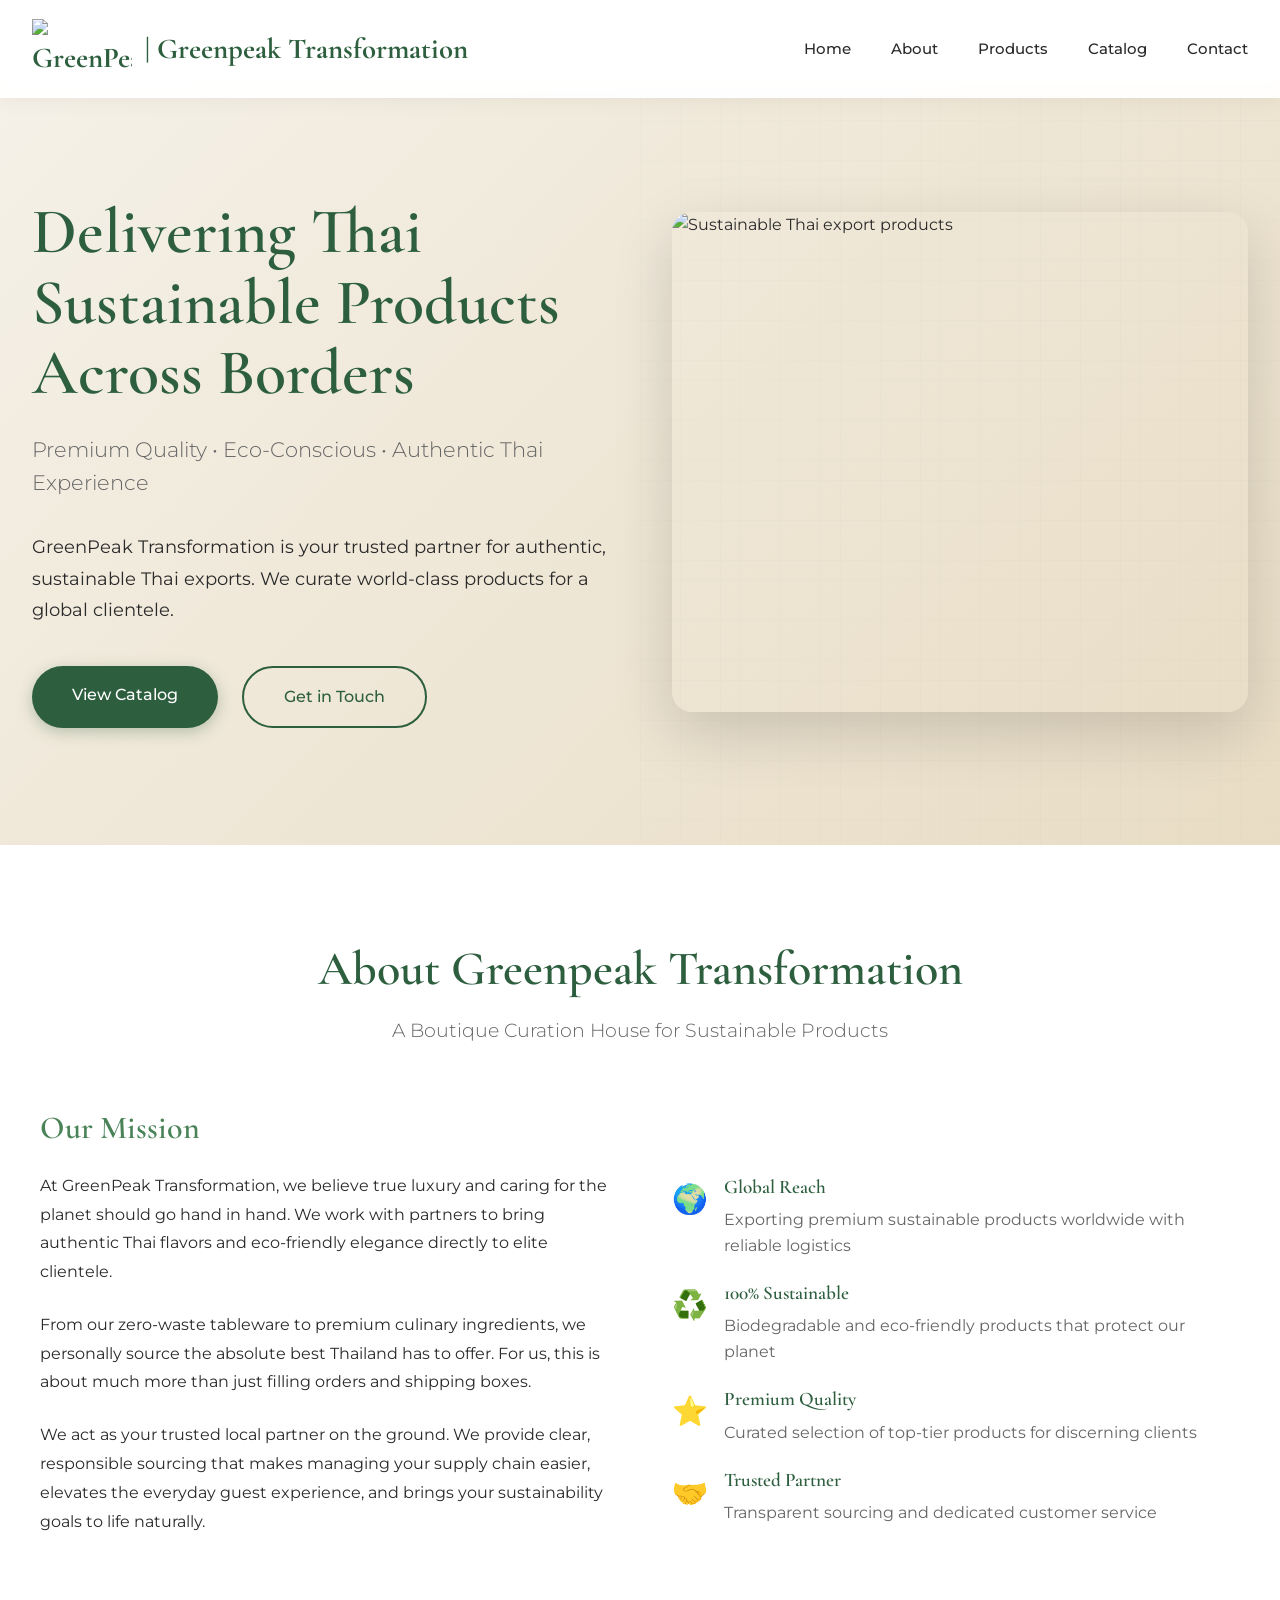
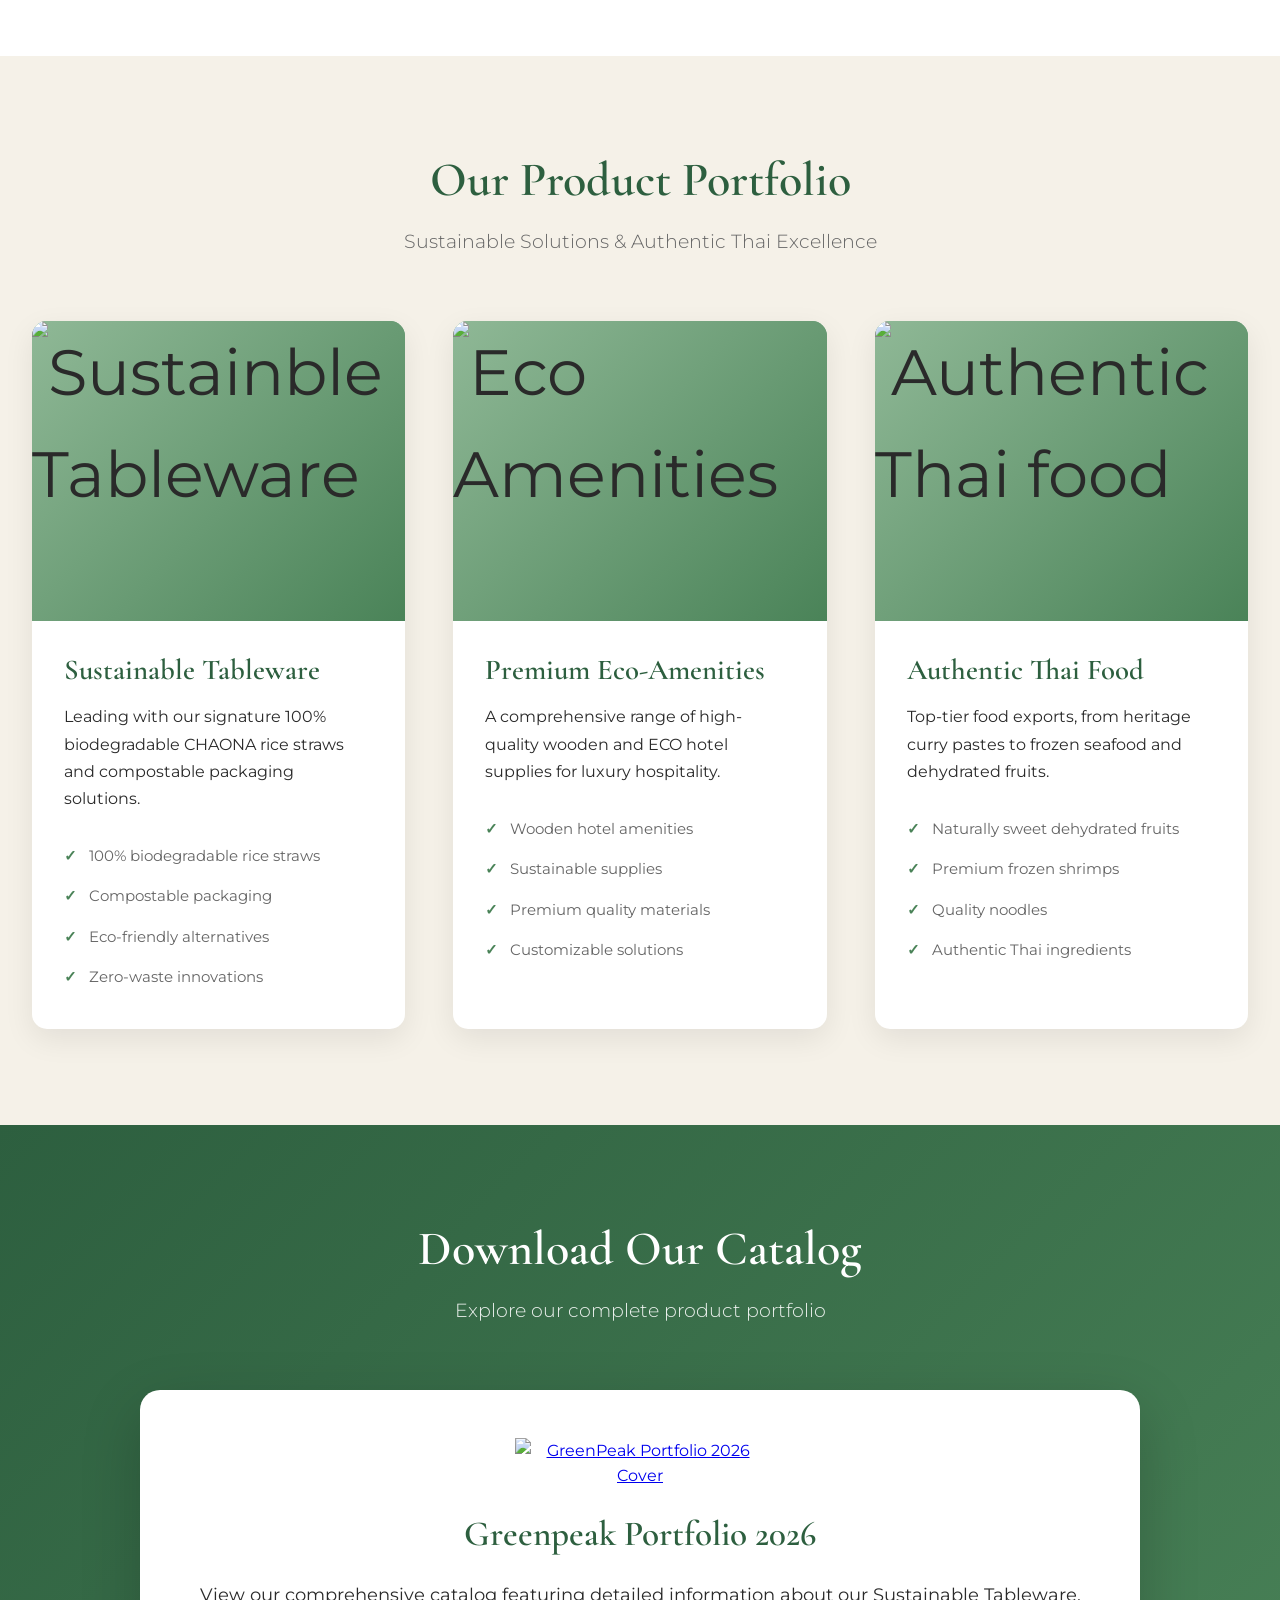
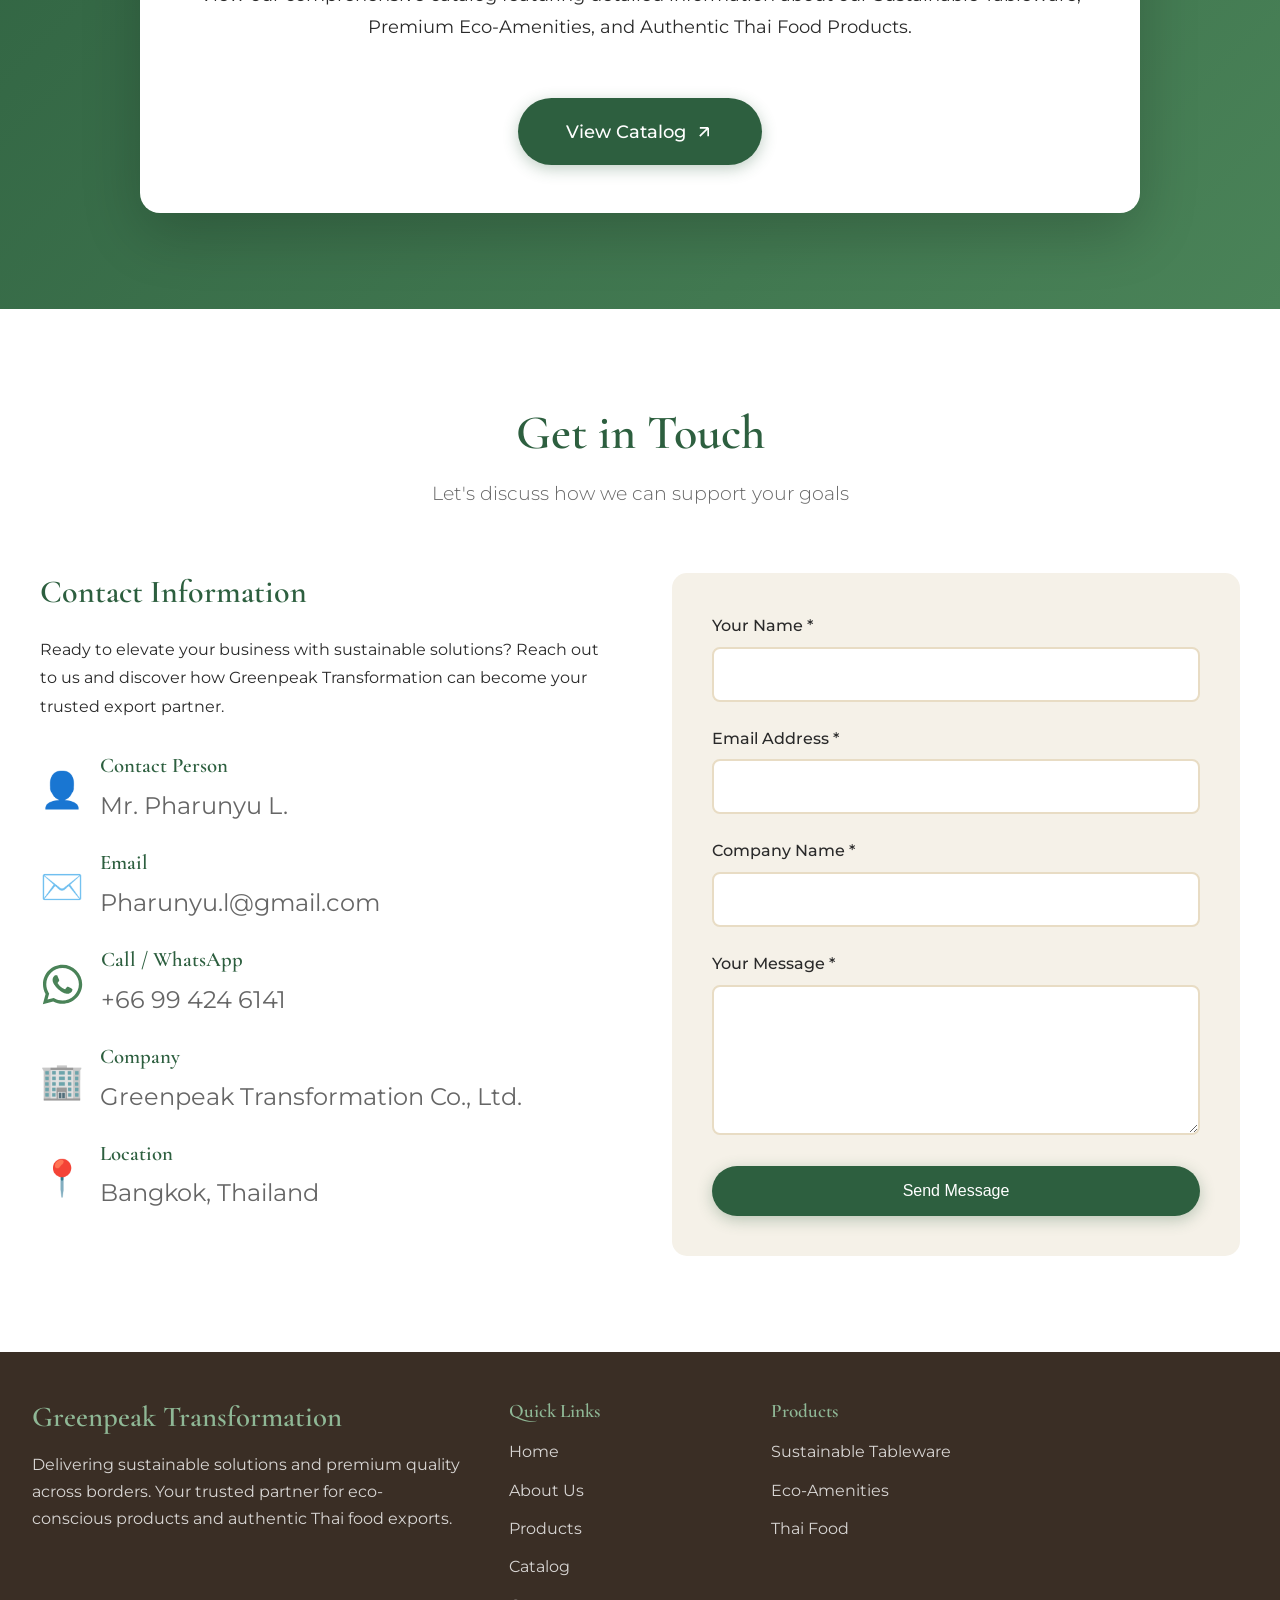
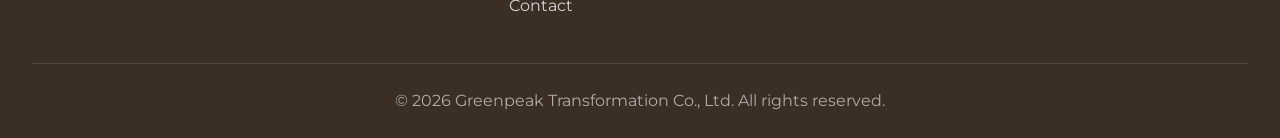
==== index.html @ 932a268e "Add files via upload" ====
<!DOCTYPE html>
<html lang="en">
<head>
    <meta charset="UTF-8">
    <meta name="viewport" content="width=device-width, initial-scale=1.0">
    <title>Greenpeak Transformation | Sustainable Export Solutions from Thailand</title>
    <meta name="description" content="Premium sustainable products and authentic Thai food exports. Specializing in biodegradable tableware, eco-amenities, and quality Thai food products for global hospitality.">
    <link rel="preconnect" href="https://fonts.googleapis.com">
    <link rel="preconnect" href="https://fonts.gstatic.com" crossorigin>
    <link href="https://fonts.googleapis.com/css2?family=Cormorant+Garamond:wght@300;400;600;700&family=Montserrat:wght@300;400;500;600&display=swap" rel="stylesheet">
    <style>
        * {
            margin: 0;
            padding: 0;
            box-sizing: border-box;
        }

        :root {
            --primary-green: #2d5f3f;
            --accent-green: #4a8358;
            --light-green: #8fb896;
            --cream: #f5f1e8;
            --beige: #e8dcc4;
            --dark-brown: #3a2e25;
            --text-dark: #2a2a2a;
            --text-light: #666666;
            --white: #ffffff;
        }

        body {
            font-family: 'Montserrat', sans-serif;
            color: var(--text-dark);
            line-height: 1.6;
            background: var(--white);
        }

        /* Creates space above sections when clicking navigation links */
        section {
            scroll-margin-top: 50px; /* Adjust this number if you want more or less space! */
        }

        h1, h2, h3, h4 {
            font-family: 'Cormorant Garamond', serif;
            font-weight: 600;
            line-height: 1.2;
        }

        /* Navigation */
        nav {
            position: fixed;
            top: 0;
            width: 100%;
            background: rgba(255, 255, 255, 0.95);
            backdrop-filter: blur(10px);
            z-index: 1000;
            box-shadow: 0 2px 20px rgba(0, 0, 0, 0.05);
            transition: all 0.3s ease;
        }

        nav.scrolled {
            box-shadow: 0 2px 30px rgba(0, 0, 0, 0.1);
        }

        .nav-container {
            max-width: 1400px;
            margin: 0 auto;
            padding: 1.2rem 2rem;
            display: flex;
            justify-content: space-between;
            align-items: center;
        }

        .logo {
            display: flex;
            align-items: center;
            gap: 0.8rem;
            font-family: 'Cormorant Garamond', serif;
            font-size: 1.8rem;
            font-weight: 700;
            color: var(--primary-green);
            text-decoration: none;
        }

        .logo-icon {
            width: 100px;
            height: 60px;
        }

        .nav-links {
            display: flex;
            gap: 2.5rem;
            list-style: none;
        }

        .nav-links a {
            color: var(--text-dark);
            text-decoration: none;
            font-weight: 500;
            font-size: 0.95rem;
            transition: color 0.3s ease;
            position: relative;
        }

        .nav-links a::after {
            content: '';
            position: absolute;
            bottom: -5px;
            left: 0;
            width: 0;
            height: 2px;
            background: var(--accent-green);
            transition: width 0.3s ease;
        }

        .nav-links a:hover {
            color: var(--accent-green);
        }

        .nav-links a:hover::after {
            width: 100%;
        }

        .mobile-menu-btn {
            display: none;
            background: none;
            border: none;
            font-size: 1.5rem;
            color: var(--primary-green);
            cursor: pointer;
        }

        /* Hero Section */
        .hero {
            margin-top: 80px;
            min-height: 85vh;
            background: linear-gradient(135deg, var(--cream) 0%, var(--beige) 100%);
            display: flex;
            align-items: center;
            position: relative;
            overflow: hidden;
        }
        .hero-img {
            width: 100%;             /* Stops the image from overflowing horizontally */
            height: 500px;           /* Keeps the height consistent with the left column */
            object-fit: cover;       /* Crops the image perfectly without squishing it */
            object-position: center; /* Keeps the focus on the middle of the photo */
            border-radius: 20px;     /* Brings back your clean, rounded corners */
            box-shadow: 0 20px 60px rgba(0, 0, 0, 0.15); /* Adds the soft shadow back */
            display: block;
        }
        
        .hero::before {
            content: '';
            position: absolute;
            top: 0;
            right: 0;
            width: 50%;
            height: 100%;
            background: url('data:image/svg+xml,<svg width="100" height="100" xmlns="http://www.w3.org/2000/svg"><defs><pattern id="grid" width="40" height="40" patternUnits="userSpaceOnUse"><path d="M 40 0 L 0 0 0 40" fill="none" stroke="rgba(45,95,63,0.05)" stroke-width="1"/></pattern></defs><rect width="100" height="100" fill="url(%23grid)"/></svg>');
            opacity: 0.5;
        }

        .hero-container {
            max-width: 1400px;
            margin: 0 auto;
            padding: 4rem 2rem;
            display: grid;
            grid-template-columns: 1fr 1fr;
            gap: 4rem;
            align-items: center;
            position: relative;
            z-index: 1;
        }

        .hero-content h1 {
            font-size: 4rem;
            color: var(--primary-green);
            margin-bottom: 1.5rem;
            line-height: 1.1;
        }

        .hero-subtitle {
            font-size: 1.3rem;
            color: var(--text-light);
            margin-bottom: 2rem;
            font-weight: 300;
        }

        .hero-description {
            font-size: 1.1rem;
            color: var(--text-dark);
            margin-bottom: 2.5rem;
            line-height: 1.8;
        }

        .cta-buttons {
            display: flex;
            gap: 1.5rem;
            flex-wrap: wrap;
        }

        .btn {
            padding: 1rem 2.5rem;
            font-size: 1rem;
            font-weight: 500;
            border: none;
            border-radius: 50px;
            cursor: pointer;
            text-decoration: none;
            display: inline-block;
            transition: all 0.3s ease;
        }

        .btn-primary {
            background: var(--primary-green);
            color: var(--white);
            box-shadow: 0 4px 15px rgba(45, 95, 63, 0.3);
        }

        .btn-primary:hover {
            background: var(--accent-green);
            transform: translateY(-2px);
            box-shadow: 0 6px 20px rgba(45, 95, 63, 0.4);
        }

        .btn-secondary {
            background: transparent;
            color: var(--primary-green);
            border: 2px solid var(--primary-green);
        }

        .btn-secondary:hover {
            background: var(--primary-green);
            color: var(--white);
        }

        .hero-image {
            position: relative;
            display: flex;
            justify-content: center;
            align-items: center;
        }

        .hero-image-placeholder {
            width: 100%;
            height: 500px;
            background: linear-gradient(135deg, var(--light-green) 0%, var(--accent-green) 100%);
            border-radius: 20px;
            display: flex;
            align-items: center;
            justify-content: center;
            box-shadow: 0 20px 60px rgba(0, 0, 0, 0.15);
            position: relative;
            overflow: hidden;
        }

        .hero-image-placeholder::before {
            content: '🌱';
            font-size: 8rem;
            opacity: 0.3;
        }

        /* About Section */
        .about {
            padding: 6rem 2rem;
            background: var(--white);
        }

        .about-container {
            max-width: 1200px;
            margin: 0 auto;
        }

        .section-title {
            text-align: center;
            font-size: 3rem;
            color: var(--primary-green);
            margin-bottom: 1rem;
        }

        .section-subtitle {
            text-align: center;
            font-size: 1.2rem;
            color: var(--text-light);
            margin-bottom: 4rem;
            font-weight: 300;
        }

        .about-content {
            display: grid;
            grid-template-columns: 1fr 1fr;
            gap: 4rem;
            align-items: center;
        }

        .about-text h3 {
            font-size: 2rem;
            color: var(--accent-green);
            margin-bottom: 1.5rem;
        }

        .about-text p {
            color: var(--text-dark);
            margin-bottom: 1.5rem;
            line-height: 1.8;
        }

        .about-highlights {
            display: grid;
            gap: 1.5rem;
            margin-top: 2rem;
        }

        .highlight-item {
            display: flex;
            align-items: flex-start;
            gap: 1rem;
        }

        .highlight-icon {
            font-size: 1.8rem;
            flex-shrink: 0;
        }

        .highlight-text h4 {
            font-size: 1.2rem;
            color: var(--primary-green);
            margin-bottom: 0.5rem;
        }

        .highlight-text p {
            margin: 0;
            color: var(--text-light);
        }

        /* Products Section */
        .products {
            padding: 6rem 2rem;
            background: var(--cream);
        }

        .products-container {
            max-width: 1400px;
            margin: 0 auto;
        }

        .products-grid {
            display: grid;
            grid-template-columns: repeat(3, 1fr);
            gap: 3rem;
            margin-top: 3rem;
        }

        .product-card {
            background: var(--white);
            border-radius: 15px;
            overflow: hidden;
            box-shadow: 0 10px 30px rgba(0, 0, 0, 0.08);
            transition: all 0.3s ease;
        }

        .product-card:hover {
            transform: translateY(-10px);
            box-shadow: 0 15px 40px rgba(0, 0, 0, 0.12);
        }

        .product-image {
            width: 100%;
            height: 300px;
            background: linear-gradient(135deg, var(--light-green) 0%, var(--accent-green) 100%);
            display: flex;
            align-items: center;
            justify-content: center;
            font-size: 4rem;
            object-fit: cover;
        }

        .product-content {
            padding: 2rem;
        }

        .product-content h3 {
            font-size: 1.8rem;
            color: var(--primary-green);
            margin-bottom: 1rem;
        }

        .product-content p {
            color: var(--text-dark);
            line-height: 1.7;
            margin-bottom: 1.5rem;
        }

        .product-features {
            list-style: none;
            margin-top: 1rem;
        }

        .product-features li {
            padding: 0.5rem 0;
            color: var(--text-light);
            font-size: 0.95rem;
        }

        .product-features li::before {
            content: '✓ ';
            color: var(--accent-green);
            font-weight: bold;
            margin-right: 0.5rem;
        }

        /* Catalog Section */
        .catalog {
            padding: 6rem 2rem;
            background: linear-gradient(135deg, var(--primary-green) 0%, var(--accent-green) 100%);
            color: var(--white);
        }

        .catalog-container {
            max-width: 1000px;
            margin: 0 auto;
        }

        .catalog .section-title {
            color: var(--white);
        }

        .catalog .section-subtitle {
            color: rgba(255, 255, 255, 0.9);
        }

        .catalog-content {
            margin-top: 3rem;
        }

        .catalog-card {
            background: var(--white);
            color: var(--text-dark);
            padding: 3rem;
            border-radius: 20px;
            text-align: center;
            box-shadow: 0 20px 60px rgba(0, 0, 0, 0.2);
        }

        .catalog-icon {
            margin-bottom: 1.5rem;
            display: flex;
            justify-content: center;
            align-items: center;
        }

        .catalog-icon-img {
            width: 250px; /* You can increase or decrease this number to adjust the size perfectly! */
            height: auto;
            display: block;
            object-fit: contain;
        }

        .catalog-card h3 {
            font-size: 2.2rem;
            color: var(--primary-green);
            margin-bottom: 1.5rem;
        }

        .catalog-card p {
            font-size: 1.1rem;
            line-height: 1.8;
            color: var(--text-dark);
            margin-bottom: 2rem;
        }

        .catalog-features {
            list-style: none;
            margin: 2rem 0;
            display: grid;
            grid-template-columns: repeat(2, 1fr);
            gap: 1rem;
            text-align: left;
        }

        .catalog-features li {
            padding: 0.8rem 1rem;
            color: var(--text-dark);
            font-size: 0.95rem;
            background: var(--cream);
            border-radius: 8px;
        }

        .catalog-features li::before {
            content: '✓ ';
            color: var(--accent-green);
            font-weight: bold;
            margin-right: 0.5rem;
        }

        .catalog-btn {
            margin-top: 1.5rem;
            font-size: 1.1rem;
            padding: 1.2rem 3rem;
            display: inline-flex;
            align-items: center;
        }

        .catalog-btn:hover {
            transform: translateY(-3px);
        }
        /* Makes the clickable catalog cover look interactive */
        .catalog-cover-link {
          display: block;
         transition: transform 0.3s ease, box-shadow 0.3s ease;
         border-radius: 8px; /* Adjust this if your cover image has rounded corners */
        }

/* Lifts the image slightly when the user hovers over it */
        .catalog-cover-link:hover {
            transform: translateY(-5px);
            box-shadow: 0 15px 30px rgba(0, 0, 0, 0.15);
        }

        /* Contact Section */
        .contact {
            padding: 6rem 2rem;
            background: var(--white);
        }

        .contact-container {
            max-width: 1200px;
            margin: 0 auto;
        }

        .contact-content {
            display: grid;
            grid-template-columns: 1fr 1fr;
            gap: 4rem;
            margin-top: 3rem;
        }

        .contact-info h3 {
            font-size: 2rem;
            color: var(--primary-green);
            margin-bottom: 1.5rem;
        }

        .contact-info p {
            color: var(--text-dark);
            margin-bottom: 2rem;
            line-height: 1.8;
        }

        .contact-details {
            display: grid;
            gap: 1.5rem;
        }

        .contact-item {
            display: flex;
            align-items: center;
            gap: 1rem;
        }

        .contact-icon {
            font-size: 2.2rem; /* Increased from 1.5rem */
            color: var(--accent-green);
            display: flex;
            align-items: center;
            justify-content: center;
        }
        
        /* Ensures the WhatsApp SVG icon matches the larger size */
        .contact-icon svg {
            width: 45px; 
            height: 45px;
        }
        
        /* 2. Increases the size of the headers (e.g., "Contact Person") */
        .contact-text h4 {
            font-size: 1.3rem; /* Increased from 1.1rem */
            color: var(--primary-green);
            margin-bottom: 0.3rem;
        }
        
        /* 3. Increases the size of the contact details (e.g., "+66 99...") */
        .contact-text p, 
        .contact-text p a {
            font-size: 1.5rem; /* Explicitly forces the text to be larger */
            margin: 0;
            color: var(--text-light);
        }
        .contact-link {
            color: var(--text-light);    /* Keeps the text the same gray color as before */
            text-decoration: none;       /* Removes the default blue underline */
            transition: color 0.3s ease; /* Makes the color change smooth */
        }
        
        .contact-link:hover {
            color: var(--accent-green);  /* Turns green when the user hovers their mouse over it */
        }
        
        .contact-form {
            background: var(--cream);
            padding: 2.5rem;
            border-radius: 15px;
        }

        .form-group {
            margin-bottom: 1.5rem;
        }

        .form-group label {
            display: block;
            margin-bottom: 0.5rem;
            color: var(--text-dark);
            font-weight: 500;
        }

        .form-group input,
        .form-group textarea {
            width: 100%;
            padding: 1rem;
            border: 2px solid var(--beige);
            border-radius: 8px;
            font-family: 'Montserrat', sans-serif;
            font-size: 1rem;
            transition: border-color 0.3s ease;
            background: var(--white);
        }

        .form-group input:focus,
        .form-group textarea:focus {
            outline: none;
            border-color: var(--accent-green);
        }

        .form-group textarea {
            min-height: 150px;
            resize: vertical;
        }

        .form-submit {
            width: 100%;
        }

        /* Footer */
        footer {
            background: var(--dark-brown);
            color: var(--white);
            padding: 3rem 2rem 1.5rem;
        }

        .footer-container {
            max-width: 1400px;
            margin: 0 auto;
            display: grid;
            grid-template-columns: 2fr 1fr 1fr 1fr;
            gap: 3rem;
            margin-bottom: 2rem;
        }

        .footer-about h3 {
            font-size: 1.8rem;
            margin-bottom: 1rem;
            color: var(--light-green);
        }

        .footer-about p {
            color: rgba(255, 255, 255, 0.8);
            line-height: 1.7;
        }

        .footer-section h4 {
            font-size: 1.2rem;
            margin-bottom: 1rem;
            color: var(--light-green);
        }

        .footer-links {
            list-style: none;
        }

        .footer-links li {
            margin-bottom: 0.8rem;
        }

        .footer-links a {
            color: rgba(255, 255, 255, 0.8);
            text-decoration: none;
            transition: color 0.3s ease;
        }

        .footer-links a:hover {
            color: var(--light-green);
        }

        .footer-bottom {
            border-top: 1px solid rgba(255, 255, 255, 0.1);
            padding-top: 1.5rem;
            text-align: center;
            color: rgba(255, 255, 255, 0.6);
        }

        /* Responsive Design */
        @media (max-width: 968px) {
            .nav-links {
                display: none;
            }

            .mobile-menu-btn {
                display: block;
            }

            .hero-container {
                grid-template-columns: 1fr;
                text-align: center;
            }

            .hero-content h1 {
                font-size: 3rem;
            }

            .cta-buttons {
                justify-content: center;
            }

            .about-content {
                grid-template-columns: 1fr;
            }

            .products-grid {
                grid-template-columns: 1fr;
            }

            .contact-content {
                grid-template-columns: 1fr;
            }

            .catalog-features {
                grid-template-columns: 1fr;
            }

            .footer-container {
                max-width: 1400px;
                margin: 0 auto;
                display: grid;
                /* We removed one '1fr' so it now perfectly fits your 3 remaining sections! */
                grid-template-columns: 2fr 1fr 1fr; 
                gap: 3rem;
                margin-bottom: 2rem;
            }
        }

        @media (max-width: 576px) {
            .hero-content h1 {
                font-size: 2.5rem;
            }

            .section-title {
                font-size: 2.5rem;
            }

            .cta-buttons {
                flex-direction: column;
            }

            .btn {
                width: 100%;
            }
        }

        /* Scroll animations */
        .fade-in {
            opacity: 0;
            transform: translateY(30px);
            transition: opacity 0.6s ease, transform 0.6s ease;
        }

        .fade-in.visible {
            opacity: 1;
            transform: translateY(0);
        }
    </style>
</head>
<body>
    <!-- Navigation -->
    <nav id="navbar">
        <div class="nav-container">
            <a href="#home" class="logo">
                <img src="images/greenpeak_logo.png" alt="GreenPeak Logo" class="logo-icon">
                

                <span> | Greenpeak Transformation</span>
            </a>
            <ul class="nav-links">
                <li><a href="#home">Home</a></li>
                <li><a href="#about">About</a></li>
                <li><a href="#products">Products</a></li>
                <li><a href="#catalog">Catalog</a></li>
                <li><a href="#contact">Contact</a></li>
            </ul>
            <button class="mobile-menu-btn">☰</button>
        </div>
    </nav>

    <!-- Hero Section -->
    <section id="home" class="hero">
        <div class="hero-container">
            <div class="hero-content">
                <h1>Delivering Thai Sustainable Products Across Borders</h1>
                <p class="hero-subtitle">Premium Quality • Eco-Conscious • Authentic Thai Experience</p>
                <p class="hero-description">
                    GreenPeak Transformation is your trusted partner for authentic, sustainable Thai exports. We curate world-class products for a global clientele.
                </p>
                <div class="cta-buttons">
                    <!-- <a href="#products" class="btn btn-primary">Explore Products</a> -->
                    <a href="https://drive.google.com/drive/folders/1KUfyS1FaDUBMNDopH8Ld27TAT8iq9jE5?usp=sharing" target="_blank" class="btn btn-primary">View Catalog</a>
                    <a href="#contact" class="btn btn-secondary">Get in Touch</a>
                </div>
            </div>
            <div class="hero-image">
                <img src="images/heroimage.jpg" alt="Sustainable Thai export products" class="hero-img">
            </div>
        </div>
    </section>

    <!-- About Section -->
    <section id="about" class="about">
        <div class="about-container">
            <h2 class="section-title fade-in">About Greenpeak Transformation</h2>
            <p class="section-subtitle fade-in">A Boutique Curation House for Sustainable Products</p>
            <div class="about-content">
                <div class="about-text fade-in">
                    <h3>Our Mission</h3>
                    <p>
                        At GreenPeak Transformation, we believe true luxury and caring for the planet should go hand in hand. We work with partners to bring authentic Thai flavors and eco-friendly elegance directly to elite clientele.
                    </p>
                    <p>
                        From our zero-waste tableware to premium culinary ingredients, we personally source the absolute best Thailand has to offer. For us, this is about much more than just filling orders and shipping boxes.
                    </p>
                    <p>
                        We act as your trusted local partner on the ground. We provide clear, responsible sourcing that makes managing your supply chain easier, elevates the everyday guest experience, and brings your sustainability goals to life naturally.
                    </p>
                </div>
                <div class="about-highlights fade-in">
                    <div class="highlight-item">
                        <div class="highlight-icon">🌍</div>
                        <div class="highlight-text">
                            <h4>Global Reach</h4>
                            <p>Exporting premium sustainable products worldwide with reliable logistics</p>
                        </div>
                    </div>
                    <div class="highlight-item">
                        <div class="highlight-icon">♻️</div>
                        <div class="highlight-text">
                            <h4>100% Sustainable</h4>
                            <p>Biodegradable and eco-friendly products that protect our planet</p>
                        </div>
                    </div>
                    <div class="highlight-item">
                        <div class="highlight-icon">⭐</div>
                        <div class="highlight-text">
                            <h4>Premium Quality</h4>
                            <p>Curated selection of top-tier products for discerning clients</p>
                        </div>
                    </div>
                    <div class="highlight-item">
                        <div class="highlight-icon">🤝</div>
                        <div class="highlight-text">
                            <h4>Trusted Partner</h4>
                            <p>Transparent sourcing and dedicated customer service</p>
                        </div>
                    </div>
                </div>
            </div>
        </div>
    </section>

    <!-- Products Section -->
    <section id="products" class="products">
        <div class="products-container">
            <h2 class="section-title fade-in">Our Product Portfolio</h2>
            <p class="section-subtitle fade-in">Sustainable Solutions & Authentic Thai Excellence</p>
            <div class="products-grid">
                <div class="product-card fade-in">
                    <div class="product-image">
                        <img src="images/SustainableTableware.png" alt="Sustainble Tableware" class="product-image">
                    </div>
                    <div class="product-content">
                        <h3>Sustainable Tableware</h3>
                        <p>Leading with our signature 100% biodegradable CHAONA rice straws and compostable packaging solutions.</p>
                        <ul class="product-features">
                            <li>100% biodegradable rice straws</li>
                            <li>Compostable packaging</li>
                            <li>Eco-friendly alternatives</li>
                            <li>Zero-waste innovations</li>
                        </ul>
                    </div>
                </div>
                <div class="product-card fade-in">
                    <div class="product-image">
                        <img src="images/EcoAmenities.png" alt="Eco Amenities" class="product-image">
                    </div>
                    <div class="product-content">
                        <h3>Premium Eco-Amenities</h3>
                        <p>A comprehensive range of high-quality wooden and ECO hotel supplies for luxury hospitality.</p>
                        <ul class="product-features">
                            <li>Wooden hotel amenities</li>
                            <li>Sustainable supplies</li>
                            <li>Premium quality materials</li>
                            <li>Customizable solutions</li>
                        </ul>
                    </div>
                </div>
                <div class="product-card fade-in">
                    <div class="product-image">
                        <img src="images/AuthenticThaiFood.png" alt="Authentic Thai food" class="product-image">
                    </div>
                    <div class="product-content">
                        <h3>Authentic Thai Food</h3>
                        <p>Top-tier food exports, from heritage curry pastes to frozen seafood and dehydrated fruits.</p>
                        <ul class="product-features">
                            <li>Naturally sweet dehydrated fruits</li>
                            <li>Premium frozen shrimps</li>
                            <li>Quality noodles</li>
                            <li>Authentic Thai ingredients</li>
                        </ul>
                    </div>
                </div>
            </div>
        </div>
    </section>

    <!-- Catalog Section -->
    <section id="catalog" class="catalog">
        <div class="catalog-container">
            <h2 class="section-title fade-in">Download Our Catalog</h2>
            <p class="section-subtitle fade-in">Explore our complete product portfolio</p>
            <div class="catalog-content fade-in">
                <div class="catalog-card">
                    <div class="catalog-icon">
                        <a href="https://drive.google.com/drive/folders/1KUfyS1FaDUBMNDopH8Ld27TAT8iq9jE5?usp=sharing" target="_blank" class="catalog-cover-link">
                            <img src="images/GreenpeakCatalogCover.png" alt="GreenPeak Portfolio 2026 Cover" class="catalog-icon-img">
                        </a>        
                     </div>
                    <h3>Greenpeak Portfolio 2026</h3>
                    <p>View our comprehensive catalog featuring detailed information about our Sustainable Tableware, Premium Eco-Amenities, and Authentic Thai Food Products.</p>
                    <!-- <ul class="catalog-features">
                        <li>Complete product specifications</li>
                        <li>High-quality product images</li>
                        <li>Certifications and standards</li>
                        <li>Export information</li>
                    </ul> -->
                    <a href="https://drive.google.com/drive/folders/1KUfyS1FaDUBMNDopH8Ld27TAT8iq9jE5?usp=sharing" target="_blank" class="btn btn-primary catalog-btn">
                        View Catalog
                        <svg width="20" height="20" viewBox="0 0 24 24" fill="none" stroke="currentColor" stroke-width="2" style="margin-left: 8px; vertical-align: middle;">
                            <path d="M7 17L17 7M17 7H7M17 7V17"/>
                        </svg>
                    </a>
                </div>
            </div>
        </div>
    </section>

    <!-- Contact Section -->
    <section id="contact" class="contact">
        <div class="contact-container">
            <h2 class="section-title fade-in">Get in Touch</h2>
            <p class="section-subtitle fade-in">Let's discuss how we can support your goals</p>
            <div class="contact-content">
                <div class="contact-info fade-in">
                    <h3>Contact Information</h3>
                    <p>Ready to elevate your business with sustainable solutions? Reach out to us and discover how Greenpeak Transformation can become your trusted export partner.</p>
                    <div class="contact-details">
                        <div class="contact-item">
                            <div class="contact-icon">👤</div>
                            <div class="contact-text">
                                <h4>Contact Person</h4>
                                <p>Mr. Pharunyu L.</p>
                            </div>
                        </div>
                        <div class="contact-item">
                            <a href="mailto:Pharunyu.l@gmail.com" class="contact-link icon-link" title="Email us">
                                <div class="contact-icon">✉️</div>
                            </a>
                            <div class="contact-text">
                                <h4>Email</h4>
                                <p><a href="mailto:Pharunyu.l@gmail.com" class="contact-link">Pharunyu.l@gmail.com</a></p>
                            </div>
                        </div>
                        <div class="contact-item">
                            <a href="tel:+66994246141" class="contact-link icon-link" title="Call or WhatsApp us">
                                <div class="contact-icon">
                                    <svg width="30" height="30" viewBox="0 0 448 512" fill="currentColor">
                                        <path d="M380.9 97.1C339 55.1 283.2 32 223.9 32c-122.4 0-222 99.6-222 222 0 39.1 10.2 77.3 29.6 111L0 480l117.7-30.9c32.4 17.7 68.9 27 106.1 27h.1c122.3 0 224.1-99.6 224.1-222 0-59.3-25.2-115-67.1-157zm-157 341.6c-33.2 0-65.7-8.9-94-25.7l-6.7-4-69.8 18.3 18.7-68.1-4.4-7c-18.5-29.4-28.2-63.3-28.2-98.2 0-101.7 82.8-184.5 184.6-184.5 49.3 0 95.6 19.2 130.4 54.1 34.8 34.9 56.2 81.2 56.1 130.5 0 101.8-84.9 184.6-186.6 184.6zm101.2-138.2c-5.5-2.8-32.8-16.2-37.9-18-5.1-1.9-8.8-2.8-12.5 2.8-3.7 5.6-14.3 18-17.6 21.8-3.2 3.7-6.5 4.2-12 1.4-32.6-16.3-54-29.1-75.5-66-5.7-9.8 5.7-9.1 16.3-30.3 1.8-3.7.9-6.9-.5-9.7-1.4-2.8-12.5-30.1-17.1-41.2-4.5-10.8-9.1-9.3-12.5-9.5-3.2-.2-6.9-.2-10.6-.2-3.7 0-9.7 1.4-14.8 6.9-5.1 5.6-19.4 19-19.4 46.3 0 27.3 19.9 53.7 22.6 57.4 2.8 3.7 39.1 59.7 94.8 83.8 35.2 15.2 49 16.5 66.6 13.9 10.7-1.6 32.8-13.4 37.4-26.4 4.6-13 4.6-24.1 3.2-26.4-1.3-2.5-5-3.9-10.5-6.6z"/>
                                    </svg>
                                </div>
                            </a>
                            <div class="contact-text">
                                <h4>Call / WhatsApp</h4>
                                <p><a href="tel:+66994246141" class="contact-link">+66 99 424 6141</a></p>
                            </div>
                        </div>
                        <div class="contact-item">
                            <div class="contact-icon">🏢</div>
                            <div class="contact-text">
                                <h4>Company</h4>
                                <p>Greenpeak Transformation Co., Ltd.</p>
                            </div>
                        </div>
                        <div class="contact-item">
                            <div class="contact-icon">📍</div>
                            <div class="contact-text">
                                <h4>Location</h4>
                                <p>Bangkok, Thailand</p>
                            </div>
                        </div>
                        
                    </div>
                </div>
                <div class="contact-form fade-in">
                    <form id="contactForm" action="https://formspree.io/f/mpqkyqoo" method="POST">
                        <div class="form-group">
                            <label for="name">Your Name *</label>
                            <input type="text" id="name" name="name" required>
                        </div>
                        <div class="form-group">
                            <label for="email">Email Address *</label>
                            <input type="email" id="email" name="email" required>
                        </div>
                        <div class="form-group">
                            <label for="company">Company Name *</label>
                            <input type="text" id="company" name="company" required>
                        </div>
                        <div class="form-group">
                            <label for="message">Your Message *</label>
                            <textarea id="message" name="message" required></textarea>
                        </div>
                        <button type="submit" class="btn btn-primary form-submit">Send Message</button>
                    </form>
                </div>
            </div>
        </div>
    </section>

    <!-- Footer -->
    <footer>
        <div class="footer-container">
            <div class="footer-about">
                <h3>Greenpeak Transformation</h3>
                <p>Delivering sustainable solutions and premium quality across borders. Your trusted partner for eco-conscious products and authentic Thai food exports.</p>
            </div>
            <div class="footer-section">
                <h4>Quick Links</h4>
                <ul class="footer-links">
                    <li><a href="#home">Home</a></li>
                    <li><a href="#about">About Us</a></li>
                    <li><a href="#products">Products</a></li>
                    <li><a href="#catalog">Catalog</a></li>
                    <li><a href="#contact">Contact</a></li>
                </ul>
            </div>
            <div class="footer-section">
                <h4>Products</h4>
                <ul class="footer-links">
                    <li><a href="#products">Sustainable Tableware</a></li>
                    <li><a href="#products">Eco-Amenities</a></li>
                    <li><a href="#products">Thai Food</a></li>
                </ul>
            </div>
            <!-- <div class="footer-section">
                <h4>Connect</h4>
                <ul class="footer-links">
                    <li><a href="#">LinkedIn</a></li>
                    <li><a href="#">Facebook</a></li>
                    <li><a href="#">Instagram</a></li>
                </ul>
            </div> -->
        </div>
        <div class="footer-bottom">
            <p>&copy; 2026 Greenpeak Transformation Co., Ltd. All rights reserved.</p>
        </div>
    </footer>

    <script>
        // Smooth scrolling
        document.querySelectorAll('a[href^="#"]').forEach(anchor => {
            anchor.addEventListener('click', function (e) {
                e.preventDefault();
                const target = document.querySelector(this.getAttribute('href'));
                if (target) {
                    target.scrollIntoView({
                        behavior: 'smooth',
                        block: 'start'
                    });
                }
            });
        });

        // Navbar scroll effect
        const navbar = document.getElementById('navbar');
        window.addEventListener('scroll', () => {
            if (window.scrollY > 50) {
                navbar.classList.add('scrolled');
            } else {
                navbar.classList.remove('scrolled');
            }
        });

        // Intersection Observer for fade-in animations
        const observerOptions = {
            threshold: 0.1,
            rootMargin: '0px 0px -50px 0px'
        };

        const observer = new IntersectionObserver((entries) => {
            entries.forEach(entry => {
                if (entry.isIntersecting) {
                    entry.target.classList.add('visible');
                }
            });
        }, observerOptions);

        document.querySelectorAll('.fade-in').forEach(el => {
            observer.observe(el);
        });

        /* // Form submission
        document.getElementById('contactForm').addEventListener('submit', function(e) {
            e.preventDefault();
            
            const formData = {
                name: document.getElementById('name').value,
                email: document.getElementById('email').value,
                company: document.getElementById('company').value,
                message: document.getElementById('message').value
            };

            alert('Thank you for your message! We will get back to you soon.\n\nNote: To make this form functional, please integrate with a service like Formspree (https://formspree.io) or EmailJS (https://www.emailjs.com).');
            
            this.reset();
        }); */

        // Mobile menu toggle (basic implementation)
        document.querySelector('.mobile-menu-btn').addEventListener('click', function() {
            const navLinks = document.querySelector('.nav-links');
            if (navLinks.style.display === 'flex') {
                navLinks.style.display = 'none';
            } else {
                navLinks.style.display = 'flex';
                navLinks.style.flexDirection = 'column';
                navLinks.style.position = 'absolute';
                navLinks.style.top = '100%';
                navLinks.style.left = '0';
                navLinks.style.right = '0';
                navLinks.style.background = 'white';
                navLinks.style.padding = '2rem';
                navLinks.style.boxShadow = '0 4px 20px rgba(0,0,0,0.1)';
            }
        });
    </script>
</body>
</html>
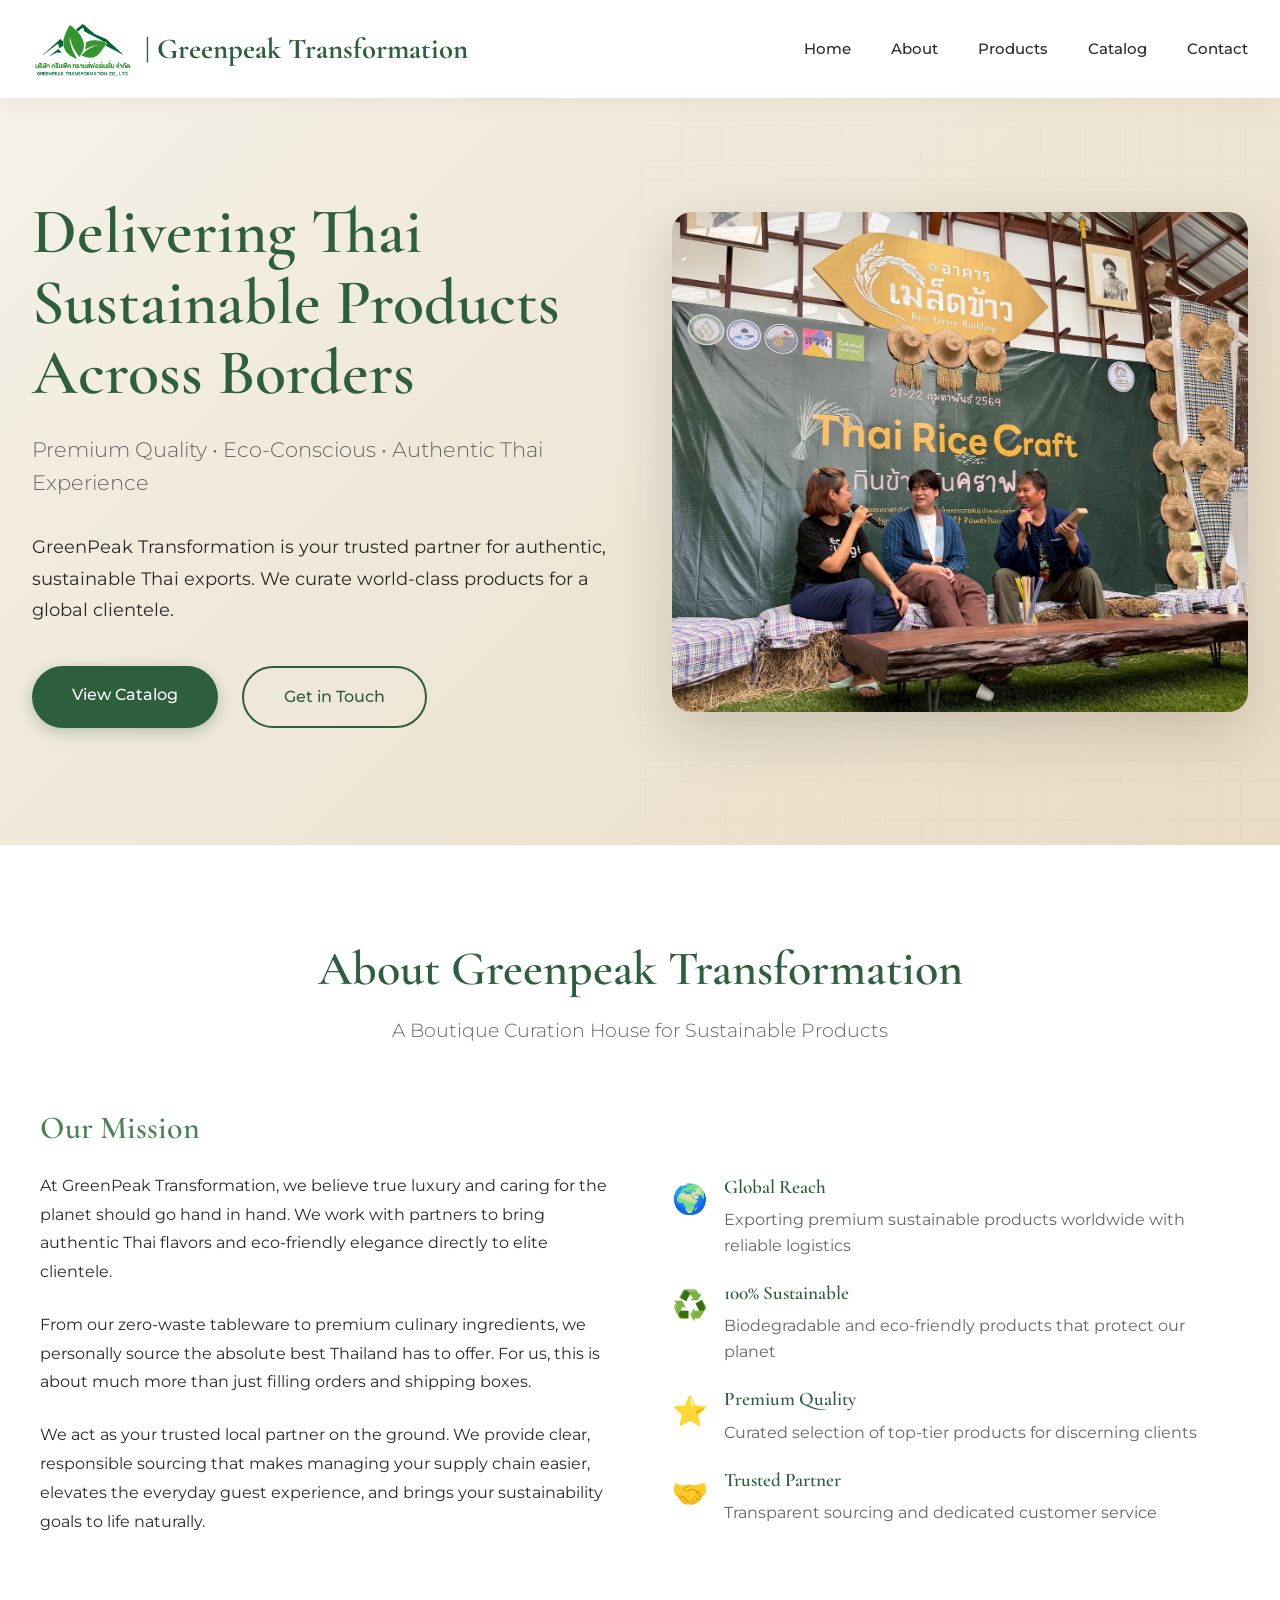
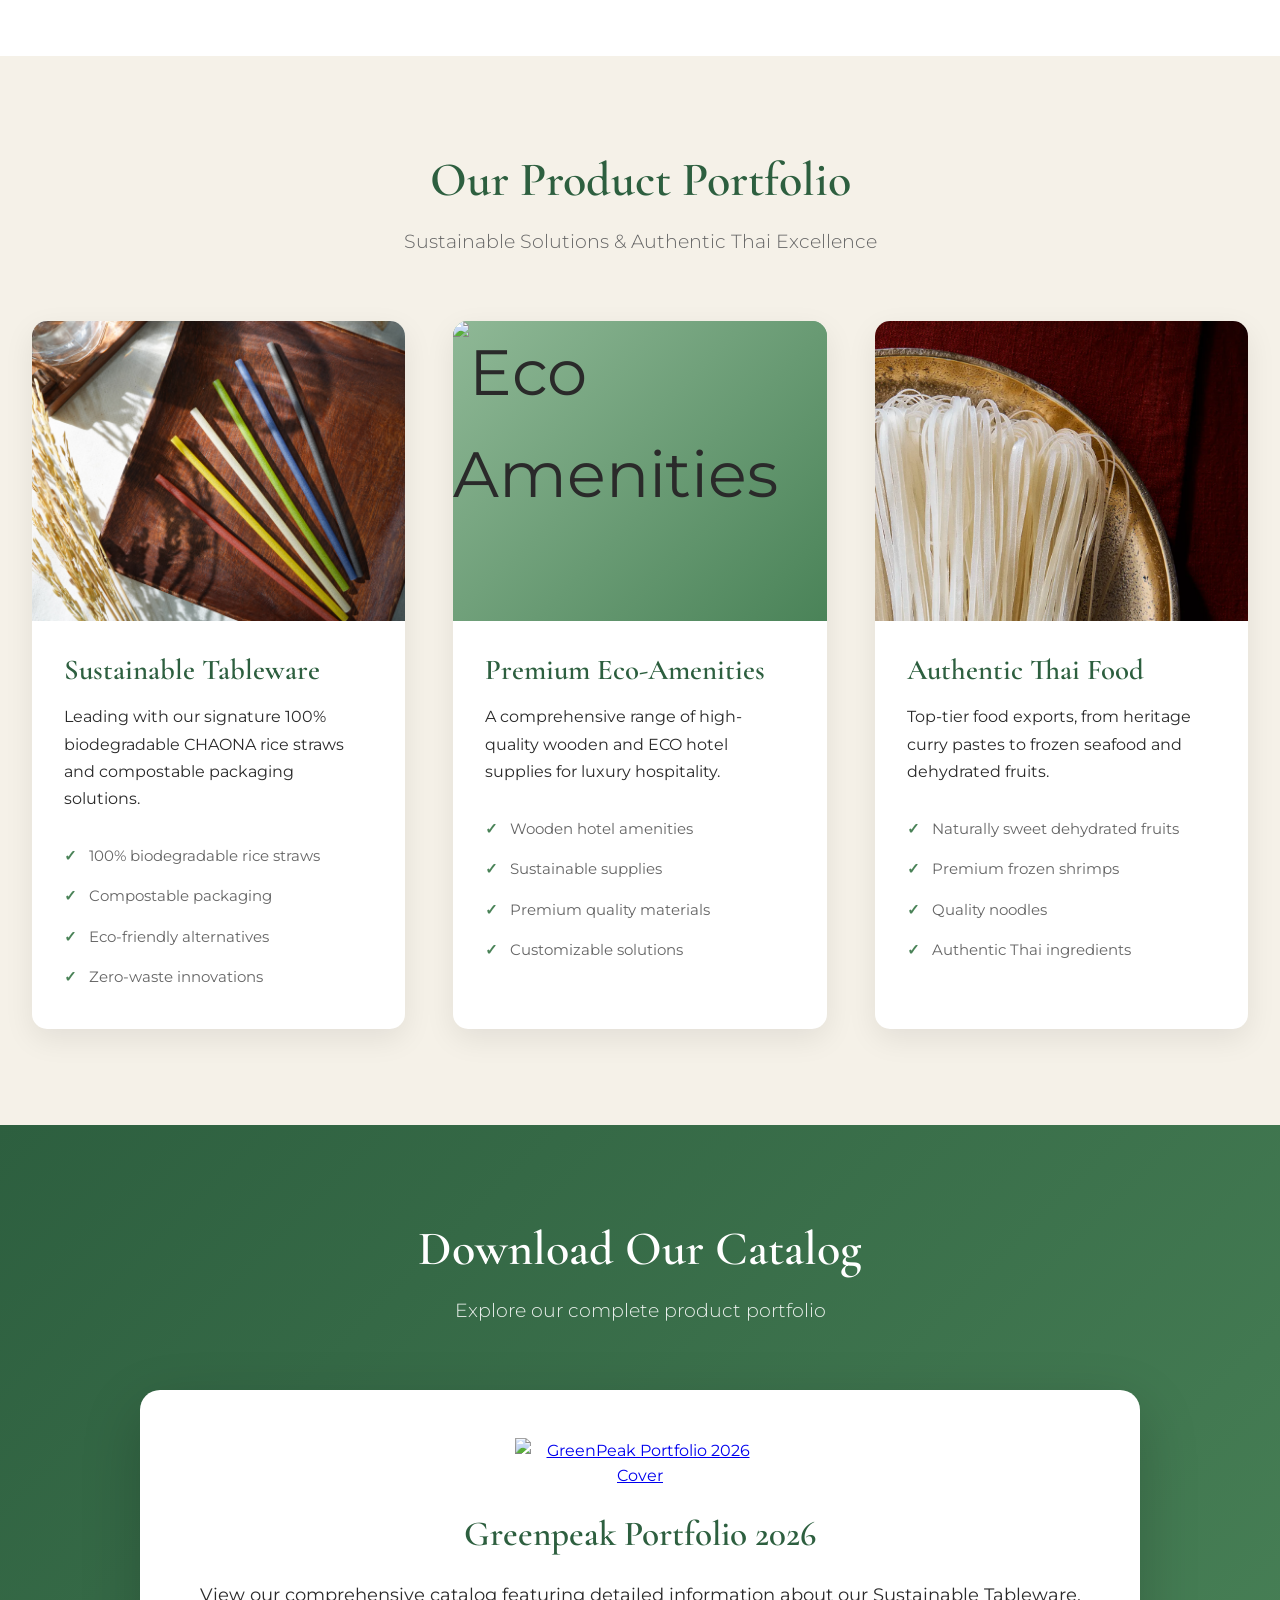
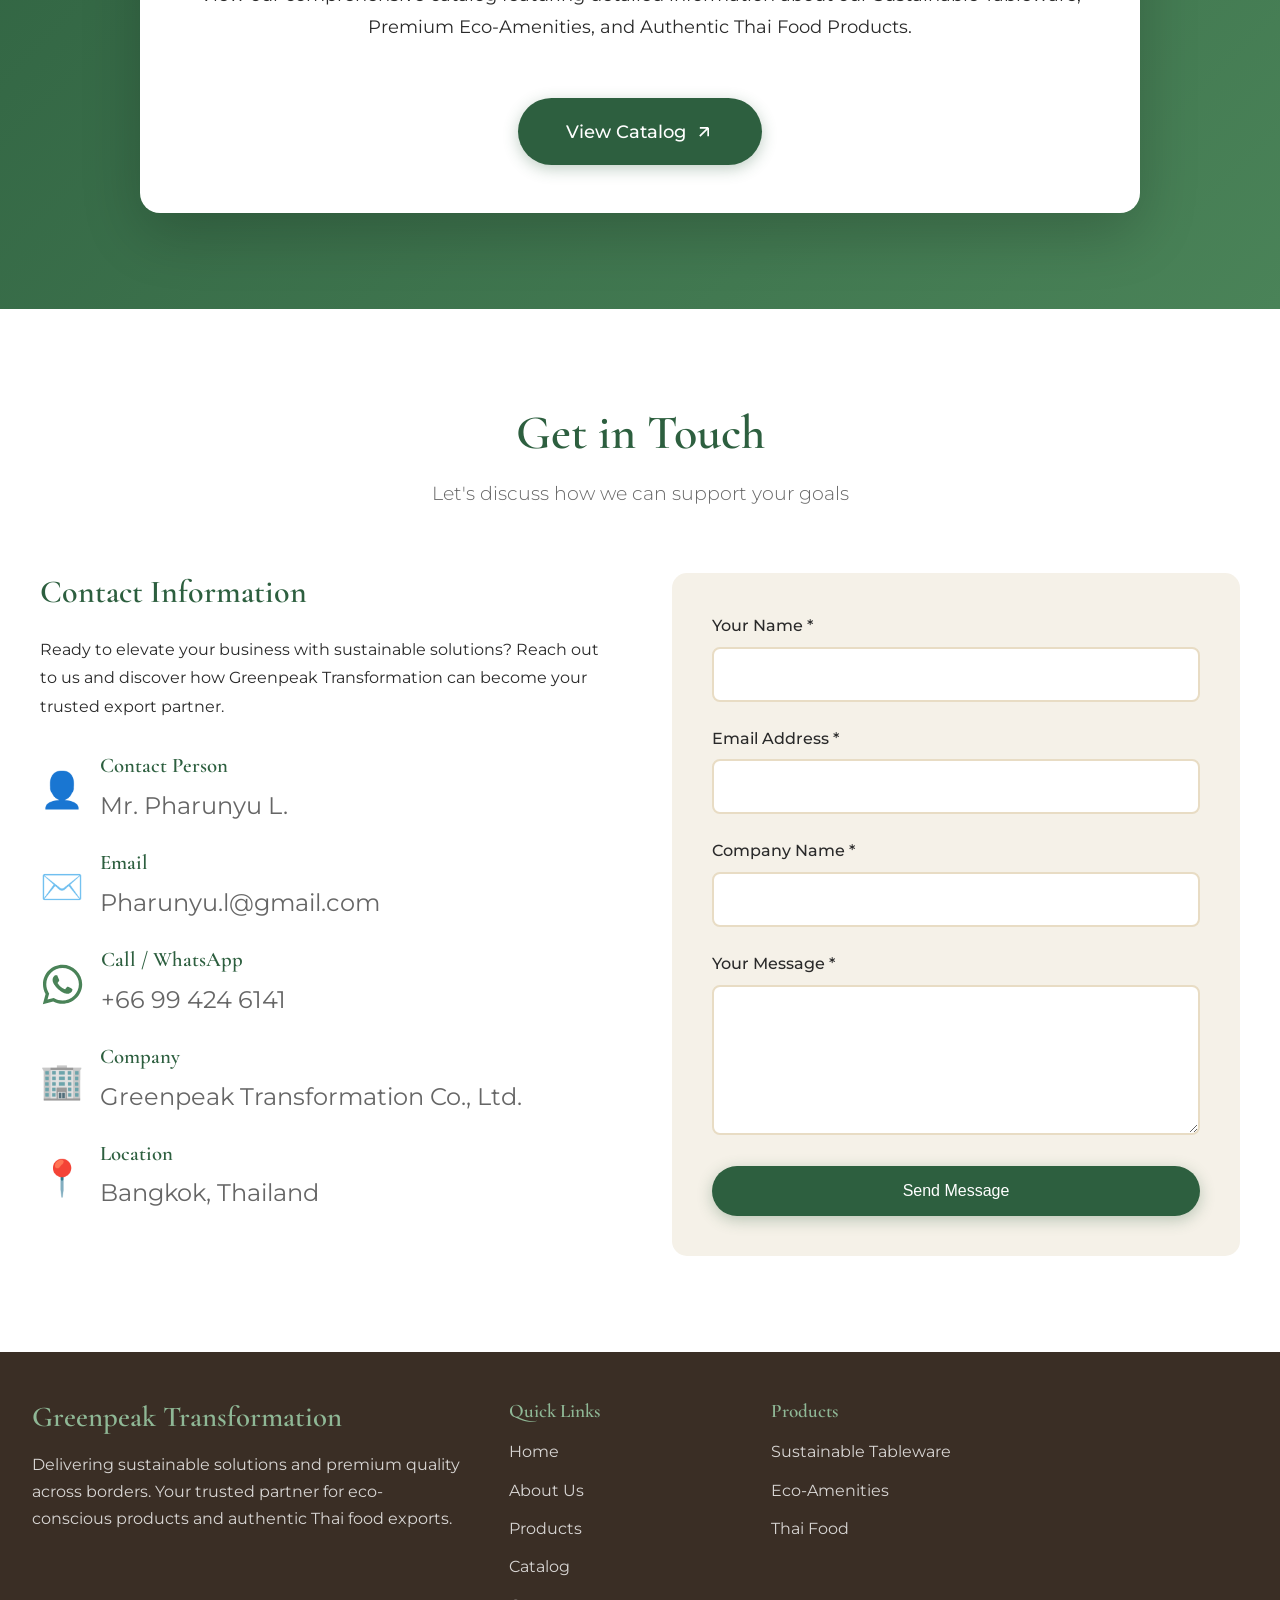
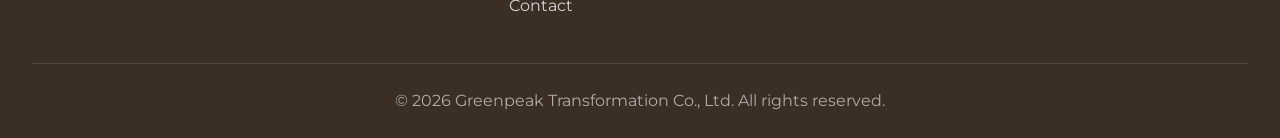
==== commit 8c060a77: "Update index.html added icon to the tab" ====
--- a/index.html
+++ b/index.html
@@ -3,7 +3,8 @@
 <head>
     <meta charset="UTF-8">
     <meta name="viewport" content="width=device-width, initial-scale=1.0">
-    <title>Greenpeak Transformation | Sustainable Export Solutions from Thailand</title>
+    <title>Greenpeak Transformation</title>
+    <link rel="icon" type="image/png" href="images/greenpeak_logo.png">
     <meta name="description" content="Premium sustainable products and authentic Thai food exports. Specializing in biodegradable tableware, eco-amenities, and quality Thai food products for global hospitality.">
     <link rel="preconnect" href="https://fonts.googleapis.com">
     <link rel="preconnect" href="https://fonts.gstatic.com" crossorigin>
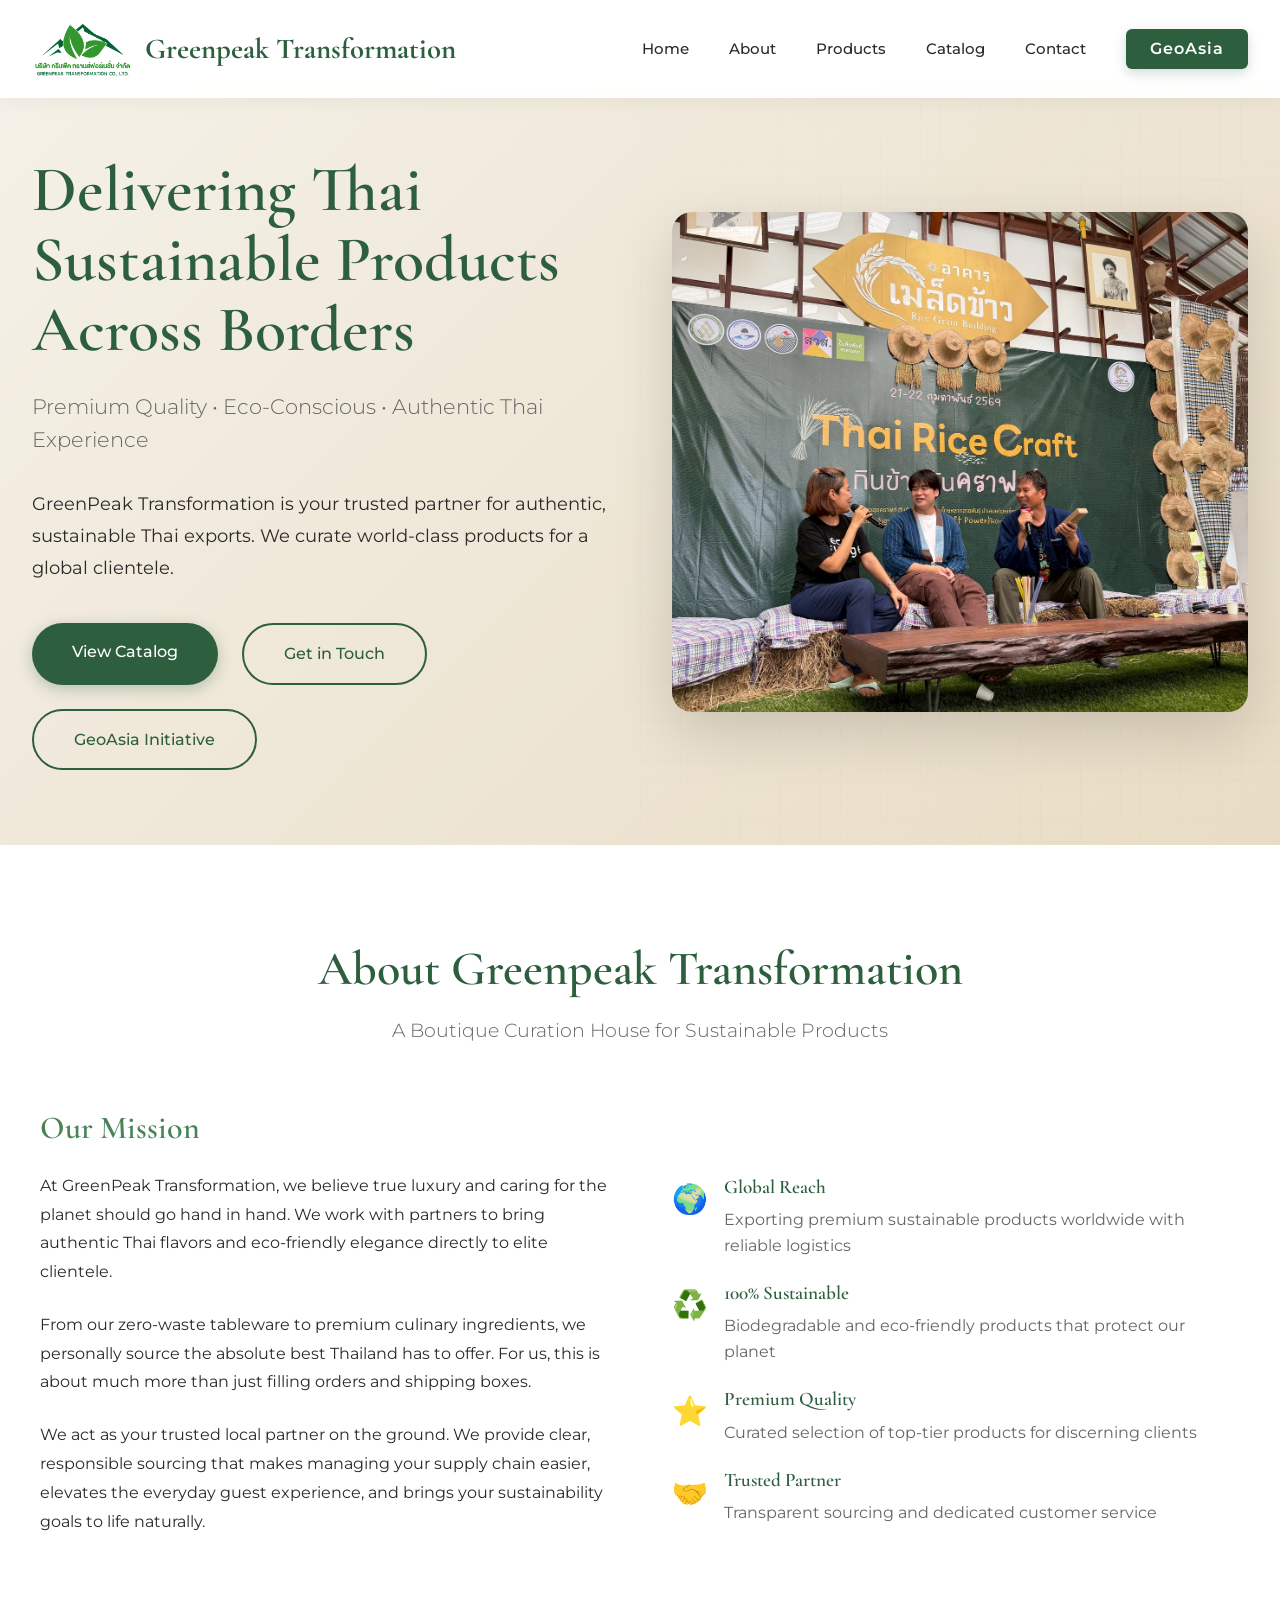
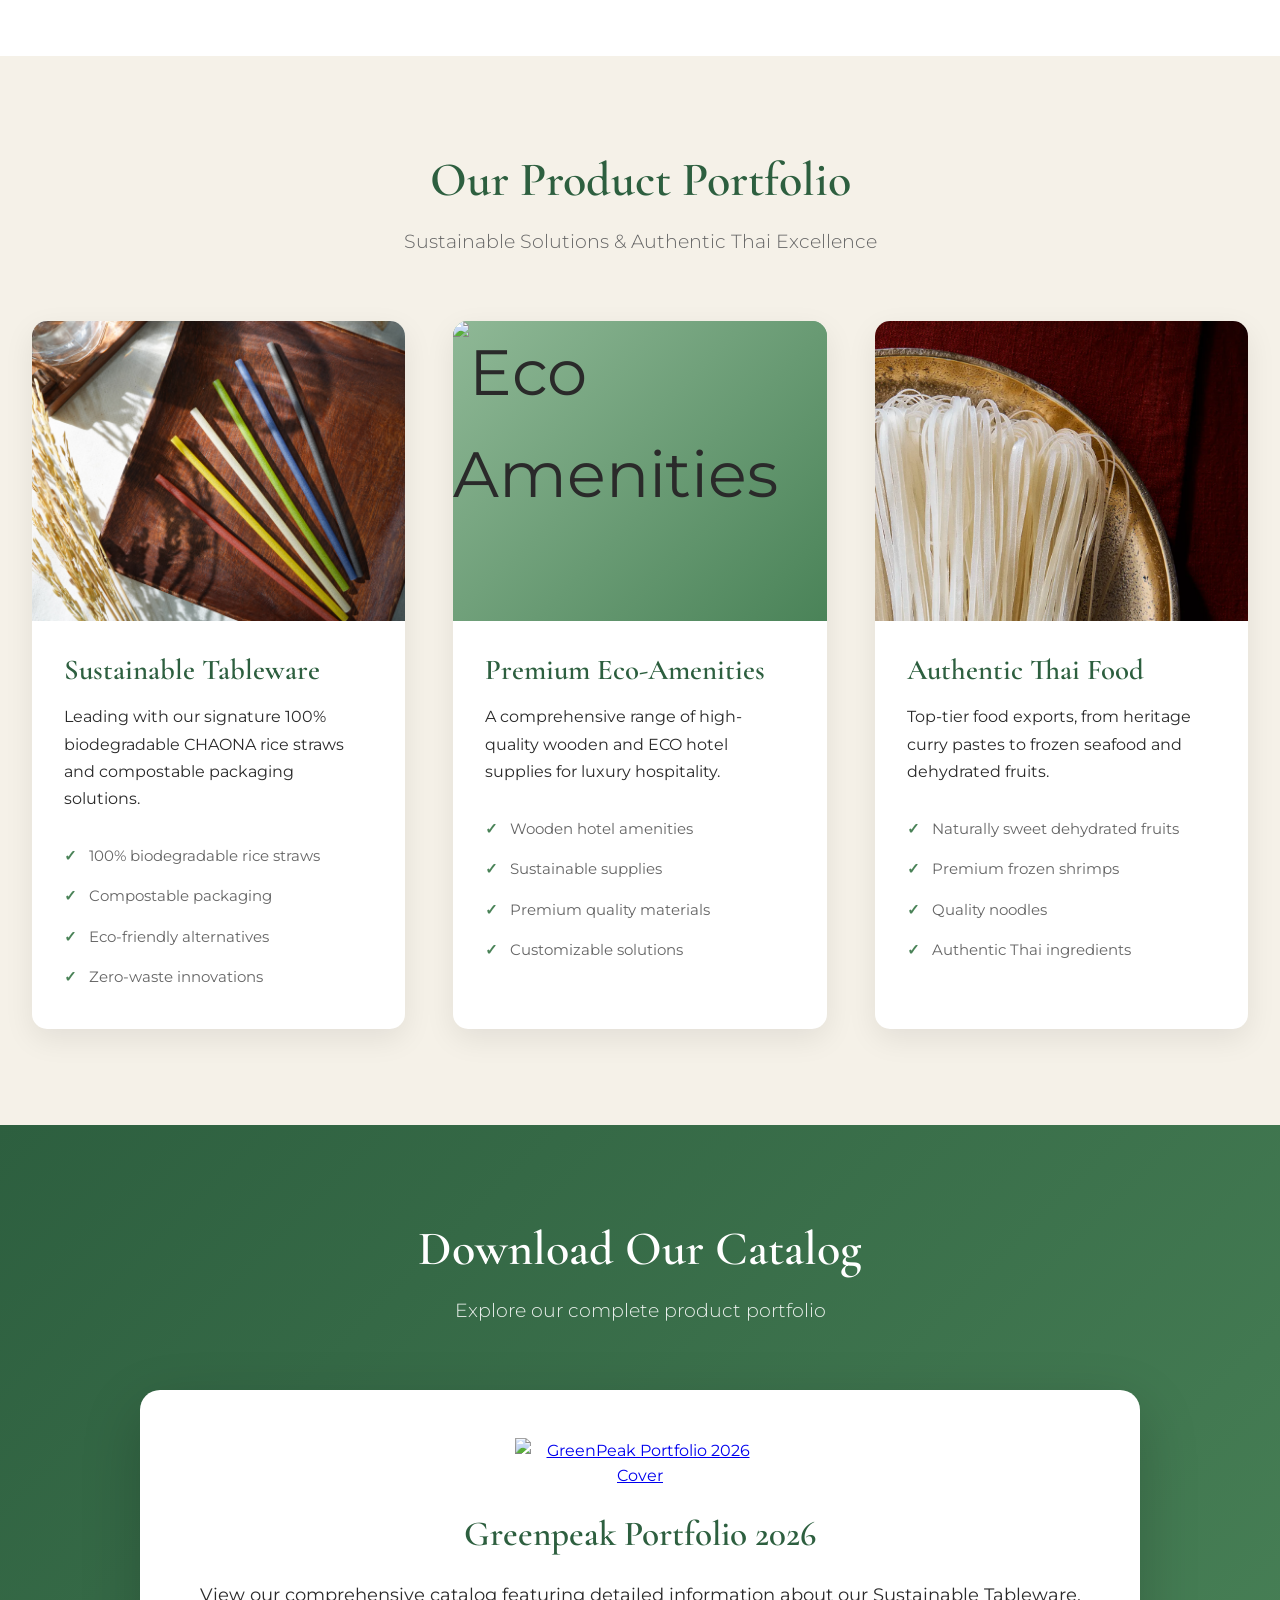
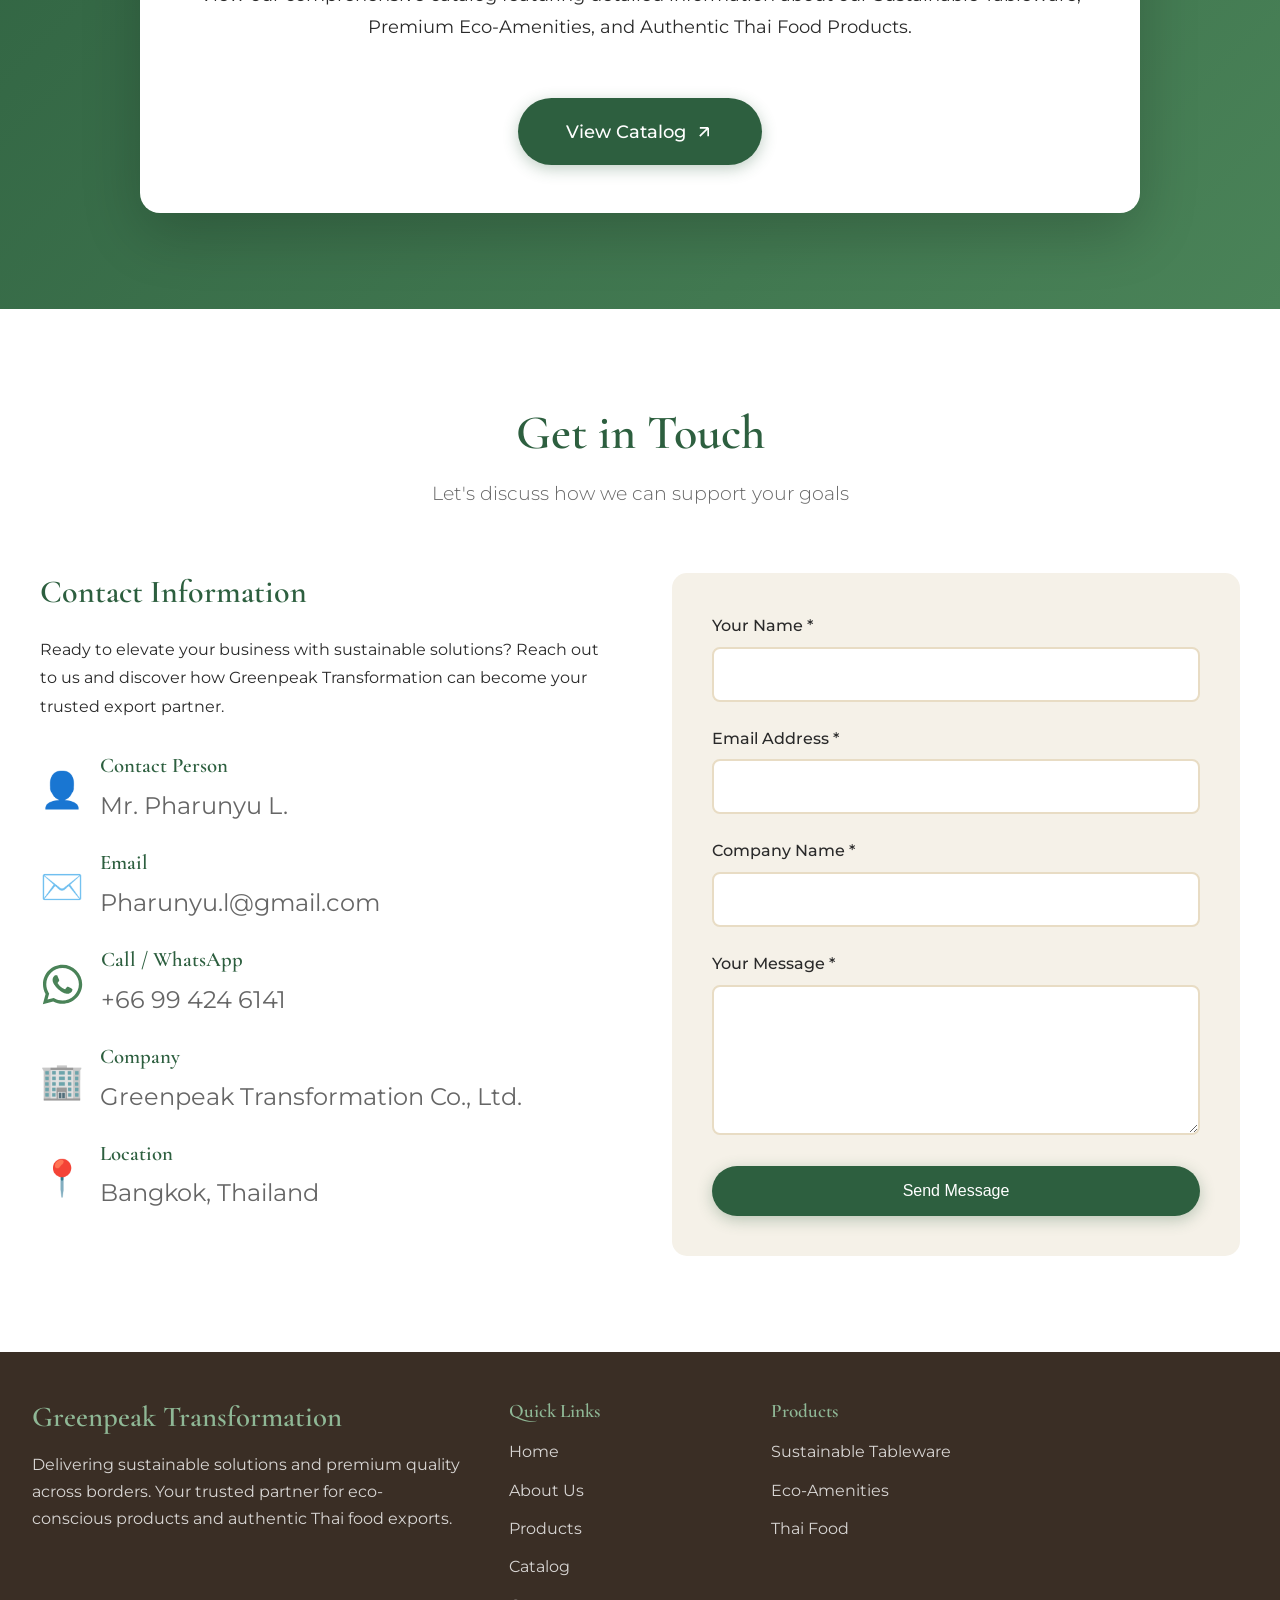
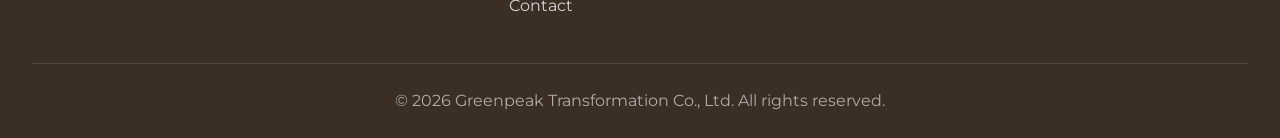
==== commit dd2416b7: "Add files via upload" ====
--- a/index.html
+++ b/index.html
@@ -87,10 +87,14 @@
             height: 60px;
         }
 
+        /* Update the container to align items perfectly vertically */
         .nav-links {
             display: flex;
+            align-items: center; /* Ensures text links and the button share a baseline center */
+            list-style: none;
             gap: 2.5rem;
-            list-style: none;
+            margin: 0;
+            padding: 0;
         }
 
         .nav-links a {
@@ -119,6 +123,38 @@
 
         .nav-links a:hover::after {
             width: 100%;
+        }
+        /* Updated standalone GeoAsia button style */
+       /* Style for the standalone GeoAsia button */
+        .nav-links a.nav-cta {
+            background-color: var(--primary-green);
+            color: var(--white) !important;
+            padding: 0.65rem 1.5rem; /* Increased vertical and horizontal padding */
+            border-radius: 6px;
+            font-size: 1rem;         /* Slightly larger font size to step up presence */
+            font-weight: 600;
+            letter-spacing: 1px;
+            box-shadow: 0 4px 12px rgba(45, 95, 63, 0.22);
+            transition: all 0.3s cubic-bezier(0.25, 0.8, 0.25, 1);
+            line-height: 1.2;
+        }
+
+        /* "Pop-up" interaction on hover */
+        .nav-links a.nav-cta:hover {
+            background-color: var(--accent-green);
+            transform: translateY(-3px);
+            box-shadow: 0 8px 18px rgba(45, 95, 63, 0.35); /* Enhanced shadow depth for a larger button */
+        }
+
+        /* Pressing animation effect when clicked */
+        .nav-links a.nav-cta:active {
+            transform: translateY(-1px);
+            box-shadow: 0 4px 10px rgba(45, 95, 63, 0.25);
+        }
+
+        /* Disables the underline animation loop you have on regular navigation links */
+        .nav-links a.nav-cta::after {
+            display: none !important;
         }
 
         .mobile-menu-btn {
@@ -781,25 +817,25 @@
     </style>
 </head>
 <body>
-    <!-- Navigation -->
-    <nav id="navbar">
-        <div class="nav-container">
-            <a href="#home" class="logo">
-                <img src="images/greenpeak_logo.png" alt="GreenPeak Logo" class="logo-icon">
-                
-
-                <span> | Greenpeak Transformation</span>
-            </a>
-            <ul class="nav-links">
-                <li><a href="#home">Home</a></li>
-                <li><a href="#about">About</a></li>
-                <li><a href="#products">Products</a></li>
-                <li><a href="#catalog">Catalog</a></li>
-                <li><a href="#contact">Contact</a></li>
-            </ul>
-            <button class="mobile-menu-btn">☰</button>
-        </div>
-    </nav>
+<!-- Navigation -->
+<nav id="navbar">
+    <div class="nav-container">
+        <a href="#home" class="logo">
+            <img src="images/greenpeak_logo.png" alt="GreenPeak Logo" class="logo-icon">
+            <span>Greenpeak Transformation</span>
+        </a>
+        <ul class="nav-links">
+            <li><a href="#home">Home</a></li>
+            <li><a href="#about">About</a></li>
+            <li><a href="#products">Products</a></li>
+            <li><a href="#catalog">Catalog</a></li>
+            <li><a href="#contact">Contact</a></li>
+            <!-- Corrected absolute URL -->
+            <li><a href="https://greenpeaktransform.com/partnership/" class="nav-cta">GeoAsia</a></li>
+        </ul>
+        <button class="mobile-menu-btn">☰</button>
+    </div>
+</nav>
 
     <!-- Hero Section -->
     <section id="home" class="hero">
@@ -814,7 +850,9 @@
                     <!-- <a href="#products" class="btn btn-primary">Explore Products</a> -->
                     <a href="https://drive.google.com/drive/folders/1KUfyS1FaDUBMNDopH8Ld27TAT8iq9jE5?usp=sharing" target="_blank" class="btn btn-primary">View Catalog</a>
                     <a href="#contact" class="btn btn-secondary">Get in Touch</a>
+                    <a href="https://greenpeaktransform.com/partnership/" class="btn btn-secondary">GeoAsia Initiative</a>
                 </div>
+                
             </div>
             <div class="hero-image">
                 <img src="images/heroimage.jpg" alt="Sustainable Thai export products" class="hero-img">
